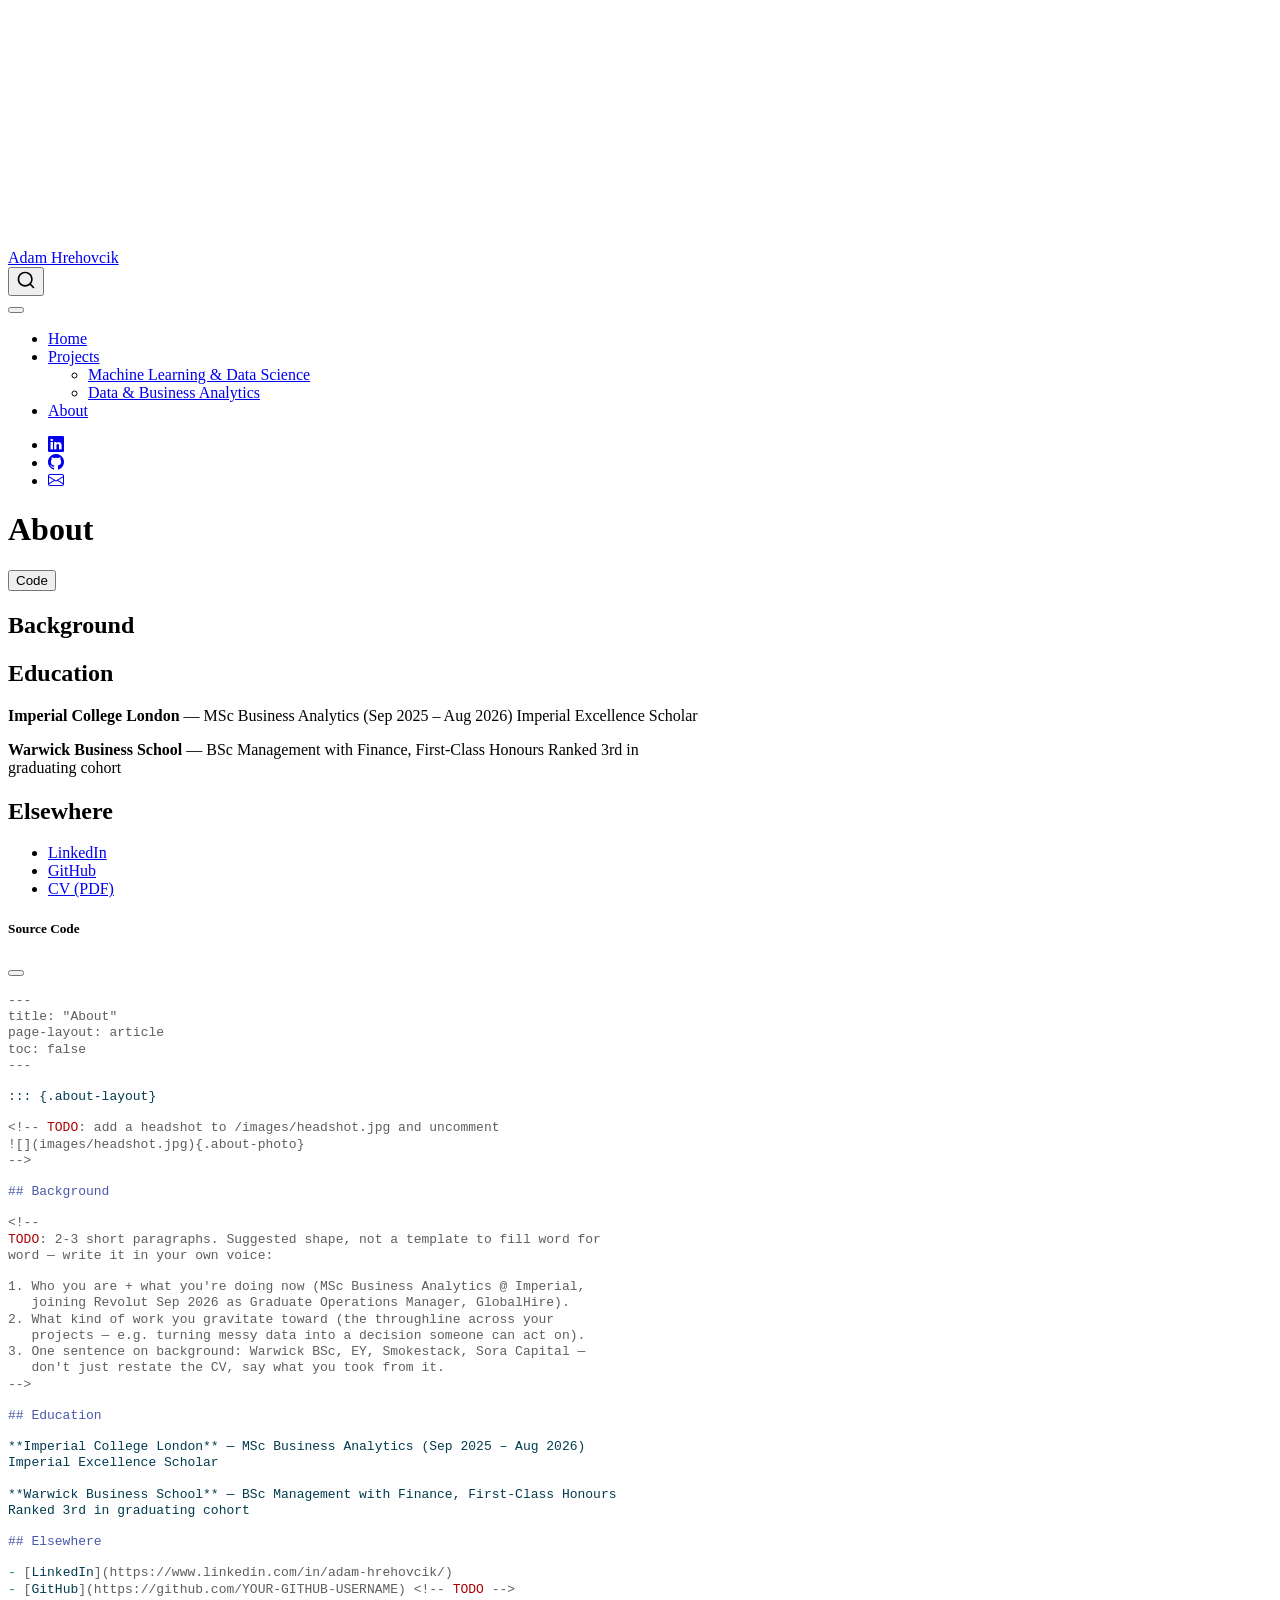
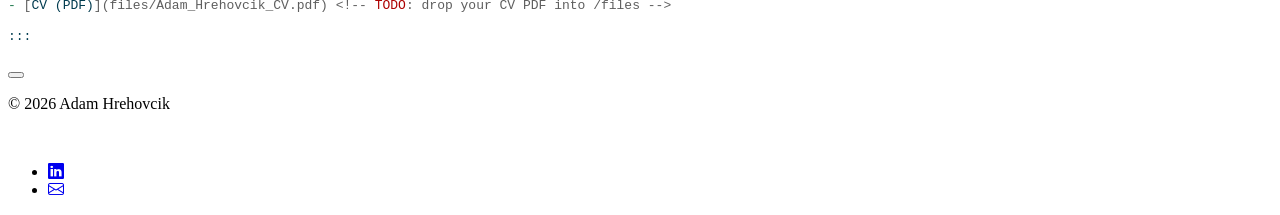
==== docs/about.html @ 9f3f6794 "project commit" ====
<!DOCTYPE html>
<html xmlns="http://www.w3.org/1999/xhtml" lang="en" xml:lang="en"><head>

<meta charset="utf-8">
<meta name="generator" content="quarto-1.10.18">

<meta name="viewport" content="width=device-width, initial-scale=1.0, user-scalable=yes">


<title>About – Adam Hrehovcik</title>
<style>
/* Default styles provided by pandoc.
** See https://pandoc.org/MANUAL.html#variables-for-html for config info.
*/
span.smallcaps{font-variant: small-caps;}
div.columns{display: flex; gap: 1.5em;}
div.column{flex: auto;}
@media screen {
div.columns{gap: min(4vw, 1.5em);}
div.column{overflow-x: auto;}
}
div.hanging-indent{margin-left: 1.5em; text-indent: -1.5em;}
ul.task-list{list-style: none;}
ul.task-list li input[type="checkbox"] {
  width: 0.8em;
  margin: 0 0.8em 0.2em -1em; /* quarto-specific, see https://github.com/quarto-dev/quarto-cli/issues/4556 */ 
  vertical-align: middle;
}
/* CSS for syntax highlighting */
html { -webkit-text-size-adjust: 100%; }
pre > code.sourceCode { white-space: pre; position: relative; }
pre > code.sourceCode > span { display: inline-block; line-height: 1.25; }
pre > code.sourceCode > span:empty { height: 1.2em; }
.sourceCode { overflow: visible; }
code.sourceCode > span { color: inherit; text-decoration: inherit; }
div.sourceCode { margin: 1em 0; }
pre.sourceCode { margin: 0; }
@media screen {
div.sourceCode { overflow: auto; }
}
@media print {
pre > code.sourceCode { white-space: pre-wrap; }
pre > code.sourceCode > span { text-indent: -5em; padding-left: 5em; }
}
pre.numberSource code
  { counter-reset: source-line 0; }
pre.numberSource code > span
  { position: relative; left: -4em; counter-increment: source-line; }
pre.numberSource code > span > a:first-child::before
  { content: counter(source-line);
    position: relative; left: -1em; text-align: right; vertical-align: baseline;
    border: none; display: inline-block;
    -webkit-touch-callout: none; -webkit-user-select: none;
    -khtml-user-select: none; -moz-user-select: none;
    -ms-user-select: none; user-select: none;
    padding: 0 4px; width: 4em;
  }
pre.numberSource { margin-left: 3em;  padding-left: 4px; }
div.sourceCode
  {   }
@media screen {
pre > code.sourceCode > span > a:first-child::before { text-decoration: underline; }
}
</style>


<script src="site_libs/quarto-nav/quarto-nav.js"></script>
<script src="site_libs/quarto-nav/headroom.min.js"></script>
<script src="site_libs/clipboard/clipboard.min.js"></script>
<script src="site_libs/quarto-search/autocomplete.umd.js"></script>
<script src="site_libs/quarto-search/fuse.min.js"></script>
<script src="site_libs/quarto-search/quarto-search.js"></script>
<meta name="quarto:offset" content="./">
<script src="site_libs/quarto-html/quarto.js" type="module"></script>
<script src="site_libs/quarto-html/tabsets/tabsets.js" type="module"></script>
<script src="site_libs/quarto-html/popper.min.js"></script>
<script src="site_libs/quarto-html/tippy.umd.min.js"></script>
<script src="site_libs/quarto-html/anchor.min.js"></script>
<link href="site_libs/quarto-html/tippy.css" rel="stylesheet">
<link href="site_libs/quarto-html/quarto-syntax-highlighting-64a204ab8560d761af7679ceaba22944.css" rel="stylesheet" id="quarto-text-highlighting-styles">
<script src="site_libs/bootstrap/bootstrap.min.js"></script>
<link href="site_libs/bootstrap/bootstrap-icons.css" rel="stylesheet">
<link href="site_libs/bootstrap/bootstrap-b9268bc799fbaeaa4ad04495d18e55d3.min.css" rel="stylesheet" append-hash="true" id="quarto-bootstrap" data-mode="light">
<script id="quarto-search-options" type="application/json">{
  "location": "navbar",
  "copy-button": false,
  "collapse-after": 3,
  "panel-placement": "end",
  "type": "overlay",
  "limit": 50,
  "keyboard-shortcut": [
    "f",
    "/",
    "s"
  ],
  "show-item-context": false,
  "language": {
    "search-no-results-text": "No results",
    "search-matching-documents-text": "matching documents",
    "search-copy-link-title": "Copy link to search",
    "search-hide-matches-text": "Hide additional matches",
    "search-more-match-text": "more match in this document",
    "search-more-matches-text": "more matches in this document",
    "search-clear-button-title": "Clear",
    "search-text-placeholder": "",
    "search-detached-cancel-button-title": "Cancel",
    "search-submit-button-title": "Submit",
    "search-label": "Search"
  }
}</script>


<link rel="stylesheet" href="styles.css">
</head>

<body class="nav-fixed fullcontent quarto-light">

<div id="quarto-search-results"></div>
  <header id="quarto-header" class="headroom fixed-top">
    <nav class="navbar navbar-expand-lg " data-bs-theme="dark">
      <div class="navbar-container container-fluid">
      <div class="navbar-brand-container mx-auto">
    <a class="navbar-brand" href="./index.html">
    <span class="navbar-title">Adam Hrehovcik</span>
    </a>
  </div>
            <div id="quarto-search" class="" title="Search"></div>
          <button class="navbar-toggler" type="button" data-bs-toggle="collapse" data-bs-target="#navbarCollapse" aria-controls="navbarCollapse" role="menu" aria-expanded="false" aria-label="Toggle navigation" onclick="if (window.quartoToggleHeadroom) { window.quartoToggleHeadroom(); }">
  <span class="navbar-toggler-icon"></span>
</button>
          <div class="collapse navbar-collapse" id="navbarCollapse">
            <ul class="navbar-nav navbar-nav-scroll me-auto">
  <li class="nav-item">
    <a class="nav-link" href="./index.html"> 
<span class="menu-text">Home</span></a>
  </li>  
  <li class="nav-item dropdown ">
    <a class="nav-link dropdown-toggle" href="#" id="nav-menu-projects" role="link" data-bs-toggle="dropdown" aria-expanded="false">
 <span class="menu-text">Projects</span>
    </a>
    <ul class="dropdown-menu" aria-labelledby="nav-menu-projects">    
        <li>
    <a class="dropdown-item" href="./machine-learning.html">
 <span class="dropdown-text">Machine Learning &amp; Data Science</span></a>
  </li>  
        <li>
    <a class="dropdown-item" href="./business-analytics.html">
 <span class="dropdown-text">Data &amp; Business Analytics</span></a>
  </li>  
    </ul>
  </li>
  <li class="nav-item">
    <a class="nav-link active" href="./about.html" aria-current="page"> 
<span class="menu-text">About</span></a>
  </li>  
</ul>
            <ul class="navbar-nav navbar-nav-scroll ms-auto">
  <li class="nav-item compact">
    <a class="nav-link" href="https://www.linkedin.com/in/adam-hrehovcik/"> <i class="bi bi-linkedin" role="img" aria-label="LinkedIn">
</i> 
<span class="menu-text"></span></a>
  </li>  
  <li class="nav-item compact">
    <a class="nav-link" href="https://github.com/YOUR-GITHUB-USERNAME"> <i class="bi bi-github" role="img" aria-label="GitHub">
</i> 
<span class="menu-text"></span></a>
  </li>  
  <li class="nav-item compact">
    <a class="nav-link" href="mailto:adam.hrehovcik@gmail.com"> <i class="bi bi-envelope" role="img" aria-label="Email">
</i> 
<span class="menu-text"></span></a>
  </li>  
</ul>
          </div> <!-- /navcollapse -->
            <div class="quarto-navbar-tools">
</div>
      </div> <!-- /container-fluid -->
    </nav>
</header>
<!-- content -->
<div id="quarto-content" class="quarto-container page-columns page-rows-contents page-layout-article page-navbar">
<!-- sidebar -->
<!-- margin-sidebar -->
    
<!-- main -->
<main class="content" id="quarto-document-content">

<header id="title-block-header" class="quarto-title-block default">
<div class="quarto-title">
<div class="quarto-title-block"><div><h1 class="title">About</h1><button type="button" class="btn code-tools-button" id="quarto-code-tools-source"><i class="bi"></i> Code</button></div></div>
</div>



<div class="quarto-title-meta">

    
  
    
  </div>
  


</header>


<div class="about-layout">
<!-- TODO: add a headshot to /images/headshot.jpg and uncomment
![](images/headshot.jpg){.about-photo}
-->
<section id="background" class="level2">
<h2 class="anchored" data-anchor-id="background">Background</h2>
<!--
TODO: 2-3 short paragraphs. Suggested shape, not a template to fill word for
word — write it in your own voice:

1. Who you are + what you're doing now (MSc Business Analytics @ Imperial,
   joining Revolut Sep 2026 as Graduate Operations Manager, GlobalHire).
2. What kind of work you gravitate toward (the throughline across your
   projects — e.g. turning messy data into a decision someone can act on).
3. One sentence on background: Warwick BSc, EY, Smokestack, Sora Capital —
   don't just restate the CV, say what you took from it.
-->
</section>
<section id="education" class="level2">
<h2 class="anchored" data-anchor-id="education">Education</h2>
<p><strong>Imperial College London</strong> — MSc Business Analytics (Sep 2025 – Aug 2026) Imperial Excellence Scholar</p>
<p><strong>Warwick Business School</strong> — BSc Management with Finance, First-Class Honours Ranked 3rd in graduating cohort</p>
</section>
<section id="elsewhere" class="level2">
<h2 class="anchored" data-anchor-id="elsewhere">Elsewhere</h2>
<ul>
<li><a href="https://www.linkedin.com/in/adam-hrehovcik/">LinkedIn</a></li>
<li><a href="https://github.com/YOUR-GITHUB-USERNAME">GitHub</a> <!-- TODO --></li>
<li><a href="files/Adam_Hrehovcik_CV.pdf">CV (PDF)</a> <!-- TODO: drop your CV PDF into /files --></li>
</ul>
</section>
</div>


<!-- -->


</main> <!-- /main -->
<script id="quarto-html-after-body" type="application/javascript">
  window.document.addEventListener("DOMContentLoaded", function (event) {
    const icon = "";
    const anchorJS = new window.AnchorJS();
    anchorJS.options = {
      placement: 'right',
      icon: icon
    };
    anchorJS.add('.anchored');
    const isCodeAnnotation = (el) => {
      for (const clz of el.classList) {
        if (clz.startsWith('code-annotation-')) {                     
          return true;
        }
      }
      return false;
    }
    const onCopySuccess = function(e) {
      // button target
      const button = e.trigger;
      // don't keep focus
      button.blur();
      // flash "checked"
      button.classList.add('code-copy-button-checked');
      var currentTitle = button.getAttribute("title");
      button.setAttribute("title", "Copied!");
      let tooltip;
      if (window.bootstrap) {
        button.setAttribute("data-bs-toggle", "tooltip");
        button.setAttribute("data-bs-placement", "left");
        button.setAttribute("data-bs-title", "Copied!");
        tooltip = new bootstrap.Tooltip(button, 
          { trigger: "manual", 
            customClass: "code-copy-button-tooltip",
            offset: [0, -8]});
        tooltip.show();    
      }
      setTimeout(function() {
        if (tooltip) {
          tooltip.hide();
          button.removeAttribute("data-bs-title");
          button.removeAttribute("data-bs-toggle");
          button.removeAttribute("data-bs-placement");
        }
        button.setAttribute("title", currentTitle);
        button.classList.remove('code-copy-button-checked');
      }, 1000);
      // clear code selection
      e.clearSelection();
    }
    const getTextToCopy = function(trigger) {
      const outerScaffold = trigger.parentElement.cloneNode(true);
      const codeEl = outerScaffold.querySelector('code');
      for (const childEl of codeEl.children) {
        if (isCodeAnnotation(childEl)) {
          childEl.remove();
        }
      }
      return codeEl.innerText;
    }
    const clipboard = new window.ClipboardJS('.code-copy-button:not([data-in-quarto-modal])', {
      text: getTextToCopy
    });
    clipboard.on('success', onCopySuccess);
    if (window.document.getElementById('quarto-embedded-source-code-modal')) {
      const clipboardModal = new window.ClipboardJS('.code-copy-button[data-in-quarto-modal]', {
        text: getTextToCopy,
        container: window.document.getElementById('quarto-embedded-source-code-modal')
      });
      clipboardModal.on('success', onCopySuccess);
    }
    const viewSource = window.document.getElementById('quarto-view-source') ||
                       window.document.getElementById('quarto-code-tools-source');
    if (viewSource) {
      const sourceUrl = viewSource.getAttribute("data-quarto-source-url");
      viewSource.addEventListener("click", function(e) {
        if (sourceUrl) {
          // rstudio viewer pane
          if (/\bcapabilities=\b/.test(window.location)) {
            window.open(sourceUrl);
          } else {
            window.location.href = sourceUrl;
          }
        } else {
          const modal = new bootstrap.Modal(document.getElementById('quarto-embedded-source-code-modal'));
          modal.show();
        }
        return false;
      });
    }
    function toggleCodeHandler(show) {
      return function(e) {
        const cellDetails = window.document.querySelectorAll(".cell details.code-fold");
        for (let i=0; i<cellDetails.length; i++) {
          const details = cellDetails[i];
          if (show) {
            details.open = true;
          } else {
            details.removeAttribute("open");
          }
        }
        const cellCodeDivs = window.document.querySelectorAll(".cell div.sourceCode.cell-code");
        const fromCls = show ? "hidden" : "unhidden";
        const toCls = show ? "unhidden" : "hidden";
        for (let i=0; i<cellCodeDivs.length; i++) {
          const codeDiv = cellCodeDivs[i];
          if (codeDiv.classList.contains(fromCls)) {
            codeDiv.classList.remove(fromCls);
            codeDiv.classList.add(toCls);
          } 
        }
        return false;
      }
    }
    const hideAllCode = window.document.getElementById("quarto-hide-all-code");
    if (hideAllCode) {
      hideAllCode.addEventListener("click", toggleCodeHandler(false));
    }
    const showAllCode = window.document.getElementById("quarto-show-all-code");
    if (showAllCode) {
      showAllCode.addEventListener("click", toggleCodeHandler(true));
    }
      var localhostRegex = new RegExp(/^(?:http|https):\/\/localhost\:?[0-9]*\//);
      var mailtoRegex = new RegExp(/^mailto:/);
        var filterRegex = new RegExp("https:\/\/adamhrehovcik\.github\.io");
      var isInternal = (href) => {
          return filterRegex.test(href) || localhostRegex.test(href) || mailtoRegex.test(href);
      }
      // Inspect non-navigation links and adorn them if external
     var links = window.document.querySelectorAll('a[href]:not(.nav-link):not(.navbar-brand):not(.toc-action):not(.sidebar-link):not(.sidebar-item-toggle):not(.pagination-link):not(.no-external):not([aria-hidden]):not(.dropdown-item):not(.quarto-navigation-tool):not(.about-link)');
      for (var i=0; i<links.length; i++) {
        const link = links[i];
        if (!isInternal(link.href)) {
          // undo the damage that might have been done by quarto-nav.js in the case of
          // links that we want to consider external
          if (link.dataset.originalHref !== undefined) {
            link.href = link.dataset.originalHref;
          }
        }
      }
    function tippyHover(el, contentFn, onTriggerFn, onUntriggerFn) {
      const config = {
        allowHTML: true,
        maxWidth: 500,
        delay: 100,
        arrow: false,
        appendTo: function(el) {
            return el.parentElement;
        },
        interactive: true,
        interactiveBorder: 10,
        theme: 'quarto',
        placement: 'bottom-start',
      };
      if (contentFn) {
        config.content = contentFn;
      }
      if (onTriggerFn) {
        config.onTrigger = onTriggerFn;
      }
      if (onUntriggerFn) {
        config.onUntrigger = onUntriggerFn;
      }
      window.tippy(el, config); 
    }
    const noterefs = window.document.querySelectorAll('a[role="doc-noteref"]');
    for (var i=0; i<noterefs.length; i++) {
      const ref = noterefs[i];
      tippyHover(ref, function() {
        // use id or data attribute instead here
        let href = ref.getAttribute('data-footnote-href') || ref.getAttribute('href');
        try { href = new URL(href).hash; } catch {}
        const id = href.replace(/^#\/?/, "");
        const note = window.document.getElementById(id);
        if (note) {
          return note.innerHTML;
        } else {
          return "";
        }
      });
    }
    const xrefs = window.document.querySelectorAll('a.quarto-xref');
    const processXRef = (id, note) => {
      // Strip column container classes
      const stripColumnClz = (el) => {
        el.classList.remove("page-full", "page-columns");
        if (el.children) {
          for (const child of el.children) {
            stripColumnClz(child);
          }
        }
      }
      stripColumnClz(note)
      if (id === null || id.startsWith('sec-')) {
        // Special case sections, only their first couple elements
        const container = document.createElement("div");
        if (note.children && note.children.length > 2) {
          container.appendChild(note.children[0].cloneNode(true));
          for (let i = 1; i < note.children.length; i++) {
            const child = note.children[i];
            if (child.tagName === "P" && child.innerText === "") {
              continue;
            } else {
              container.appendChild(child.cloneNode(true));
              break;
            }
          }
          if (window.Quarto?.typesetMath) {
            window.Quarto.typesetMath(container);
          }
          return container.innerHTML
        } else {
          if (window.Quarto?.typesetMath) {
            window.Quarto.typesetMath(note);
          }
          return note.innerHTML;
        }
      } else {
        // Remove any anchor links if they are present
        const anchorLink = note.querySelector('a.anchorjs-link');
        if (anchorLink) {
          anchorLink.remove();
        }
        if (window.Quarto?.typesetMath) {
          window.Quarto.typesetMath(note);
        }
        if (note.classList.contains("callout")) {
          return note.outerHTML;
        } else {
          return note.innerHTML;
        }
      }
    }
    for (var i=0; i<xrefs.length; i++) {
      const xref = xrefs[i];
      tippyHover(xref, undefined, function(instance) {
        instance.disable();
        let url = xref.getAttribute('href');
        let hash = undefined; 
        if (url.startsWith('#')) {
          hash = url;
        } else {
          try { hash = new URL(url).hash; } catch {}
        }
        if (hash) {
          const id = hash.replace(/^#\/?/, "");
          const note = window.document.getElementById(id);
          if (note !== null) {
            try {
              const html = processXRef(id, note.cloneNode(true));
              instance.setContent(html);
            } finally {
              instance.enable();
              instance.show();
            }
          } else {
            // See if we can fetch this
            fetch(url.split('#')[0])
            .then(res => res.text())
            .then(html => {
              const parser = new DOMParser();
              const htmlDoc = parser.parseFromString(html, "text/html");
              const note = htmlDoc.getElementById(id);
              if (note !== null) {
                const html = processXRef(id, note);
                instance.setContent(html);
              } 
            }).finally(() => {
              instance.enable();
              instance.show();
            });
          }
        } else {
          // See if we can fetch a full url (with no hash to target)
          // This is a special case and we should probably do some content thinning / targeting
          fetch(url)
          .then(res => res.text())
          .then(html => {
            const parser = new DOMParser();
            const htmlDoc = parser.parseFromString(html, "text/html");
            const note = htmlDoc.querySelector('main.content');
            if (note !== null) {
              // This should only happen for chapter cross references
              // (since there is no id in the URL)
              // remove the first header
              if (note.children.length > 0 && note.children[0].tagName === "HEADER") {
                note.children[0].remove();
              }
              const html = processXRef(null, note);
              instance.setContent(html);
            } 
          }).finally(() => {
            instance.enable();
            instance.show();
          });
        }
      }, function(instance) {
      });
    }
        let selectedAnnoteEl;
        const selectorForAnnotation = ( cell, annotation) => {
          let cellAttr = 'data-code-cell="' + cell + '"';
          let lineAttr = 'data-code-annotation="' +  annotation + '"';
          const selector = 'span[' + cellAttr + '][' + lineAttr + ']';
          return selector;
        }
        const selectCodeLines = (annoteEl) => {
          const doc = window.document;
          const targetCell = annoteEl.getAttribute("data-target-cell");
          const targetAnnotation = annoteEl.getAttribute("data-target-annotation");
          const annoteSpan = window.document.querySelector(selectorForAnnotation(targetCell, targetAnnotation));
          const lines = annoteSpan.getAttribute("data-code-lines").split(",");
          const lineIds = lines.map((line) => {
            return targetCell + "-" + line;
          })
          let top = null;
          let height = null;
          let parent = null;
          if (lineIds.length > 0) {
              //compute the position of the single el (top and bottom and make a div)
              const el = window.document.getElementById(lineIds[0]);
              top = el.offsetTop;
              height = el.offsetHeight;
              parent = el.parentElement.parentElement;
            if (lineIds.length > 1) {
              const lastEl = window.document.getElementById(lineIds[lineIds.length - 1]);
              const bottom = lastEl.offsetTop + lastEl.offsetHeight;
              height = bottom - top;
            }
            if (top !== null && height !== null && parent !== null) {
              // cook up a div (if necessary) and position it 
              let div = window.document.getElementById("code-annotation-line-highlight");
              if (div === null) {
                div = window.document.createElement("div");
                div.setAttribute("id", "code-annotation-line-highlight");
                div.style.position = 'absolute';
                parent.appendChild(div);
              }
              div.style.top = top - 2 + "px";
              div.style.height = height + 4 + "px";
              div.style.left = 0;
              let gutterDiv = window.document.getElementById("code-annotation-line-highlight-gutter");
              if (gutterDiv === null) {
                gutterDiv = window.document.createElement("div");
                gutterDiv.setAttribute("id", "code-annotation-line-highlight-gutter");
                gutterDiv.style.position = 'absolute';
                const codeCell = window.document.getElementById(targetCell);
                const gutter = codeCell.querySelector('.code-annotation-gutter');
                gutter.appendChild(gutterDiv);
              }
              gutterDiv.style.top = top - 2 + "px";
              gutterDiv.style.height = height + 4 + "px";
            }
            selectedAnnoteEl = annoteEl;
          }
        };
        const unselectCodeLines = () => {
          const elementsIds = ["code-annotation-line-highlight", "code-annotation-line-highlight-gutter"];
          elementsIds.forEach((elId) => {
            const div = window.document.getElementById(elId);
            if (div) {
              div.remove();
            }
          });
          selectedAnnoteEl = undefined;
        };
          // Handle positioning of the toggle
      window.addEventListener(
        "resize",
        throttle(() => {
          elRect = undefined;
          if (selectedAnnoteEl) {
            selectCodeLines(selectedAnnoteEl);
          }
        }, 10)
      );
      function throttle(fn, ms) {
      let throttle = false;
      let timer;
        return (...args) => {
          if(!throttle) { // first call gets through
              fn.apply(this, args);
              throttle = true;
          } else { // all the others get throttled
              if(timer) clearTimeout(timer); // cancel #2
              timer = setTimeout(() => {
                fn.apply(this, args);
                timer = throttle = false;
              }, ms);
          }
        };
      }
        // Attach click handler to the DT
        const annoteDls = window.document.querySelectorAll('dt[data-target-cell]');
        for (const annoteDlNode of annoteDls) {
          annoteDlNode.addEventListener('click', (event) => {
            const clickedEl = event.target;
            if (clickedEl !== selectedAnnoteEl) {
              unselectCodeLines();
              const activeEl = window.document.querySelector('dt[data-target-cell].code-annotation-active');
              if (activeEl) {
                activeEl.classList.remove('code-annotation-active');
              }
              selectCodeLines(clickedEl);
              clickedEl.classList.add('code-annotation-active');
            } else {
              // Unselect the line
              unselectCodeLines();
              clickedEl.classList.remove('code-annotation-active');
            }
          });
        }
    const findCites = (el) => {
      const parentEl = el.parentElement;
      if (parentEl) {
        const cites = parentEl.dataset.cites;
        if (cites) {
          return {
            el,
            cites: cites.split(' ')
          };
        } else {
          return findCites(el.parentElement)
        }
      } else {
        return undefined;
      }
    };
    var bibliorefs = window.document.querySelectorAll('a[role="doc-biblioref"]');
    for (var i=0; i<bibliorefs.length; i++) {
      const ref = bibliorefs[i];
      const citeInfo = findCites(ref);
      if (citeInfo) {
        tippyHover(citeInfo.el, function() {
          var popup = window.document.createElement('div');
          citeInfo.cites.forEach(function(cite) {
            var citeDiv = window.document.createElement('div');
            citeDiv.classList.add('hanging-indent');
            citeDiv.classList.add('csl-entry');
            var biblioDiv = window.document.getElementById('ref-' + cite);
            if (biblioDiv) {
              citeDiv.innerHTML = biblioDiv.innerHTML;
            }
            popup.appendChild(citeDiv);
          });
          return popup.innerHTML;
        });
      }
    }
  });
  </script><div class="modal fade" id="quarto-embedded-source-code-modal" tabindex="-1" aria-labelledby="quarto-embedded-source-code-modal-label" aria-hidden="true"><div class="modal-dialog modal-dialog-scrollable"><div class="modal-content"><div class="modal-header"><h5 class="modal-title" id="quarto-embedded-source-code-modal-label">Source Code</h5><button class="btn-close" data-bs-dismiss="modal"></button></div><div class="modal-body"><div class="">
<div class="code-copy-outer-scaffold"><div class="sourceCode" id="cb1" data-shortcodes="false"><pre class="sourceCode markdown code-with-copy"><code class="sourceCode markdown"><span id="cb1-1"><a href="#cb1-1" aria-hidden="true" tabindex="-1"></a><span class="co">---</span></span>
<span id="cb1-2"><a href="#cb1-2" aria-hidden="true" tabindex="-1"></a><span class="an">title:</span><span class="co"> "About"</span></span>
<span id="cb1-3"><a href="#cb1-3" aria-hidden="true" tabindex="-1"></a><span class="an">page-layout:</span><span class="co"> article</span></span>
<span id="cb1-4"><a href="#cb1-4" aria-hidden="true" tabindex="-1"></a><span class="an">toc:</span><span class="co"> false</span></span>
<span id="cb1-5"><a href="#cb1-5" aria-hidden="true" tabindex="-1"></a><span class="co">---</span></span>
<span id="cb1-6"><a href="#cb1-6" aria-hidden="true" tabindex="-1"></a></span>
<span id="cb1-7"><a href="#cb1-7" aria-hidden="true" tabindex="-1"></a>::: {.about-layout}</span>
<span id="cb1-8"><a href="#cb1-8" aria-hidden="true" tabindex="-1"></a></span>
<span id="cb1-9"><a href="#cb1-9" aria-hidden="true" tabindex="-1"></a><span class="co">&lt;!-- </span><span class="al">TODO</span><span class="co">: add a headshot to /images/headshot.jpg and uncomment</span></span>
<span id="cb1-10"><a href="#cb1-10" aria-hidden="true" tabindex="-1"></a><span class="co">![](images/headshot.jpg){.about-photo}</span></span>
<span id="cb1-11"><a href="#cb1-11" aria-hidden="true" tabindex="-1"></a><span class="co">--&gt;</span></span>
<span id="cb1-12"><a href="#cb1-12" aria-hidden="true" tabindex="-1"></a></span>
<span id="cb1-13"><a href="#cb1-13" aria-hidden="true" tabindex="-1"></a><span class="fu">## Background</span></span>
<span id="cb1-14"><a href="#cb1-14" aria-hidden="true" tabindex="-1"></a></span>
<span id="cb1-15"><a href="#cb1-15" aria-hidden="true" tabindex="-1"></a><span class="co">&lt;!--</span></span>
<span id="cb1-16"><a href="#cb1-16" aria-hidden="true" tabindex="-1"></a><span class="al">TODO</span><span class="co">: 2-3 short paragraphs. Suggested shape, not a template to fill word for</span></span>
<span id="cb1-17"><a href="#cb1-17" aria-hidden="true" tabindex="-1"></a><span class="co">word — write it in your own voice:</span></span>
<span id="cb1-18"><a href="#cb1-18" aria-hidden="true" tabindex="-1"></a></span>
<span id="cb1-19"><a href="#cb1-19" aria-hidden="true" tabindex="-1"></a><span class="co">1. Who you are + what you're doing now (MSc Business Analytics @ Imperial,</span></span>
<span id="cb1-20"><a href="#cb1-20" aria-hidden="true" tabindex="-1"></a><span class="co">   joining Revolut Sep 2026 as Graduate Operations Manager, GlobalHire).</span></span>
<span id="cb1-21"><a href="#cb1-21" aria-hidden="true" tabindex="-1"></a><span class="co">2. What kind of work you gravitate toward (the throughline across your</span></span>
<span id="cb1-22"><a href="#cb1-22" aria-hidden="true" tabindex="-1"></a><span class="co">   projects — e.g. turning messy data into a decision someone can act on).</span></span>
<span id="cb1-23"><a href="#cb1-23" aria-hidden="true" tabindex="-1"></a><span class="co">3. One sentence on background: Warwick BSc, EY, Smokestack, Sora Capital —</span></span>
<span id="cb1-24"><a href="#cb1-24" aria-hidden="true" tabindex="-1"></a><span class="co">   don't just restate the CV, say what you took from it.</span></span>
<span id="cb1-25"><a href="#cb1-25" aria-hidden="true" tabindex="-1"></a><span class="co">--&gt;</span></span>
<span id="cb1-26"><a href="#cb1-26" aria-hidden="true" tabindex="-1"></a></span>
<span id="cb1-27"><a href="#cb1-27" aria-hidden="true" tabindex="-1"></a><span class="fu">## Education</span></span>
<span id="cb1-28"><a href="#cb1-28" aria-hidden="true" tabindex="-1"></a></span>
<span id="cb1-29"><a href="#cb1-29" aria-hidden="true" tabindex="-1"></a>**Imperial College London** — MSc Business Analytics (Sep 2025 – Aug 2026)</span>
<span id="cb1-30"><a href="#cb1-30" aria-hidden="true" tabindex="-1"></a>Imperial Excellence Scholar</span>
<span id="cb1-31"><a href="#cb1-31" aria-hidden="true" tabindex="-1"></a></span>
<span id="cb1-32"><a href="#cb1-32" aria-hidden="true" tabindex="-1"></a>**Warwick Business School** — BSc Management with Finance, First-Class Honours</span>
<span id="cb1-33"><a href="#cb1-33" aria-hidden="true" tabindex="-1"></a>Ranked 3rd in graduating cohort</span>
<span id="cb1-34"><a href="#cb1-34" aria-hidden="true" tabindex="-1"></a></span>
<span id="cb1-35"><a href="#cb1-35" aria-hidden="true" tabindex="-1"></a><span class="fu">## Elsewhere</span></span>
<span id="cb1-36"><a href="#cb1-36" aria-hidden="true" tabindex="-1"></a></span>
<span id="cb1-37"><a href="#cb1-37" aria-hidden="true" tabindex="-1"></a><span class="ss">- </span><span class="co">[</span><span class="ot">LinkedIn</span><span class="co">](https://www.linkedin.com/in/adam-hrehovcik/)</span></span>
<span id="cb1-38"><a href="#cb1-38" aria-hidden="true" tabindex="-1"></a><span class="ss">- </span><span class="co">[</span><span class="ot">GitHub</span><span class="co">](https://github.com/YOUR-GITHUB-USERNAME)</span> <span class="co">&lt;!-- </span><span class="al">TODO</span><span class="co"> --&gt;</span></span>
<span id="cb1-39"><a href="#cb1-39" aria-hidden="true" tabindex="-1"></a><span class="ss">- </span><span class="co">[</span><span class="ot">CV (PDF)</span><span class="co">](files/Adam_Hrehovcik_CV.pdf)</span> <span class="co">&lt;!-- </span><span class="al">TODO</span><span class="co">: drop your CV PDF into /files --&gt;</span></span>
<span id="cb1-40"><a href="#cb1-40" aria-hidden="true" tabindex="-1"></a></span>
<span id="cb1-41"><a href="#cb1-41" aria-hidden="true" tabindex="-1"></a>:::</span></code></pre></div><button title="Copy to Clipboard" class="code-copy-button" data-in-quarto-modal=""><i class="bi"></i></button></div>
</div></div></div></div></div>
</div> <!-- /content -->
<footer class="footer">
  <div class="nav-footer">
    <div class="nav-footer-left">
<p>© 2026 Adam Hrehovcik</p>
</div>   
    <div class="nav-footer-center">
      &nbsp;
    </div>
    <div class="nav-footer-right">
      <ul class="footer-items list-unstyled">
    <li class="nav-item compact">
    <a class="nav-link" href="https://www.linkedin.com/in/adam-hrehovcik/">
      <i class="bi bi-linkedin" role="img">
</i> 
    </a>
  </li>  
    <li class="nav-item compact">
    <a class="nav-link" href="mailto:adam.hrehovcik@gmail.com">
      <i class="bi bi-envelope" role="img">
</i> 
    </a>
  </li>  
</ul>
    </div>
  </div>
</footer>




</body></html>
---- docs/site_libs/quarto-html/tippy.css ----
.tippy-box[data-animation=fade][data-state=hidden]{opacity:0}[data-tippy-root]{max-width:calc(100vw - 10px)}.tippy-box{position:relative;background-color:#333;color:#fff;border-radius:4px;font-size:14px;line-height:1.4;white-space:normal;outline:0;transition-property:transform,visibility,opacity}.tippy-box[data-placement^=top]>.tippy-arrow{bottom:0}.tippy-box[data-placement^=top]>.tippy-arrow:before{bottom:-7px;left:0;border-width:8px 8px 0;border-top-color:initial;transform-origin:center top}.tippy-box[data-placement^=bottom]>.tippy-arrow{top:0}.tippy-box[data-placement^=bottom]>.tippy-arrow:before{top:-7px;left:0;border-width:0 8px 8px;border-bottom-color:initial;transform-origin:center bottom}.tippy-box[data-placement^=left]>.tippy-arrow{right:0}.tippy-box[data-placement^=left]>.tippy-arrow:before{border-width:8px 0 8px 8px;border-left-color:initial;right:-7px;transform-origin:center left}.tippy-box[data-placement^=right]>.tippy-arrow{left:0}.tippy-box[data-placement^=right]>.tippy-arrow:before{left:-7px;border-width:8px 8px 8px 0;border-right-color:initial;transform-origin:center right}.tippy-box[data-inertia][data-state=visible]{transition-timing-function:cubic-bezier(.54,1.5,.38,1.11)}.tippy-arrow{width:16px;height:16px;color:#333}.tippy-arrow:before{content:"";position:absolute;border-color:transparent;border-style:solid}.tippy-content{position:relative;padding:5px 9px;z-index:1}
---- docs/site_libs/quarto-html/quarto-syntax-highlighting-64a204ab8560d761af7679ceaba22944.css ----
/* quarto syntax highlight colors */
:root {
  --quarto-hl-ot-color: #003B4F;
  --quarto-hl-at-color: #657422;
  --quarto-hl-ss-color: #20794D;
  --quarto-hl-an-color: #5E5E5E;
  --quarto-hl-fu-color: #4758AB;
  --quarto-hl-st-color: #20794D;
  --quarto-hl-cf-color: #003B4F;
  --quarto-hl-op-color: #5E5E5E;
  --quarto-hl-er-color: #AD0000;
  --quarto-hl-bn-color: #AD0000;
  --quarto-hl-al-color: #AD0000;
  --quarto-hl-va-color: #111111;
  --quarto-hl-bu-color: inherit;
  --quarto-hl-ex-color: inherit;
  --quarto-hl-pp-color: #AD0000;
  --quarto-hl-in-color: #5E5E5E;
  --quarto-hl-vs-color: #20794D;
  --quarto-hl-wa-color: #5E5E5E;
  --quarto-hl-do-color: #5E5E5E;
  --quarto-hl-im-color: #00769E;
  --quarto-hl-ch-color: #20794D;
  --quarto-hl-dt-color: #AD0000;
  --quarto-hl-fl-color: #AD0000;
  --quarto-hl-co-color: #5E5E5E;
  --quarto-hl-cv-color: #5E5E5E;
  --quarto-hl-cn-color: #8f5902;
  --quarto-hl-sc-color: #5E5E5E;
  --quarto-hl-dv-color: #AD0000;
  --quarto-hl-kw-color: #003B4F;
}

/* other quarto variables */
:root {
  --quarto-font-monospace: SFMono-Regular, Menlo, Monaco, Consolas, "Liberation Mono", "Courier New", monospace;
}

/* syntax highlight based on Pandoc's rules */
pre > code.sourceCode > span {
  color: #003B4F;
}

code.sourceCode > span {
  color: #003B4F;
}

div.sourceCode,
div.sourceCode pre.sourceCode {
  color: #003B4F;
}

/* Normal */
code span {
  color: #003B4F;
}

/* Alert */
code span.al {
  color: #AD0000;
  font-style: inherit;
}

/* Annotation */
code span.an {
  color: #5E5E5E;
  font-style: inherit;
}

/* Attribute */
code span.at {
  color: #657422;
  font-style: inherit;
}

/* BaseN */
code span.bn {
  color: #AD0000;
  font-style: inherit;
}

/* BuiltIn */
code span.bu {
  font-style: inherit;
}

/* ControlFlow */
code span.cf {
  color: #003B4F;
  font-weight: bold;
  font-style: inherit;
}

/* Char */
code span.ch {
  color: #20794D;
  font-style: inherit;
}

/* Constant */
code span.cn {
  color: #8f5902;
  font-style: inherit;
}

/* Comment */
code span.co {
  color: #5E5E5E;
  font-style: inherit;
}

/* CommentVar */
code span.cv {
  color: #5E5E5E;
  font-style: italic;
}

/* Documentation */
code span.do {
  color: #5E5E5E;
  font-style: italic;
}

/* DataType */
code span.dt {
  color: #AD0000;
  font-style: inherit;
}

/* DecVal */
code span.dv {
  color: #AD0000;
  font-style: inherit;
}

/* Error */
code span.er {
  color: #AD0000;
  font-style: inherit;
}

/* Extension */
code span.ex {
  font-style: inherit;
}

/* Float */
code span.fl {
  color: #AD0000;
  font-style: inherit;
}

/* Function */
code span.fu {
  color: #4758AB;
  font-style: inherit;
}

/* Import */
code span.im {
  color: #00769E;
  font-style: inherit;
}

/* Information */
code span.in {
  color: #5E5E5E;
  font-style: inherit;
}

/* Keyword */
code span.kw {
  color: #003B4F;
  font-weight: bold;
  font-style: inherit;
}

/* Operator */
code span.op {
  color: #5E5E5E;
  font-style: inherit;
}

/* Other */
code span.ot {
  color: #003B4F;
  font-style: inherit;
}

/* Preprocessor */
code span.pp {
  color: #AD0000;
  font-style: inherit;
}

/* SpecialChar */
code span.sc {
  color: #5E5E5E;
  font-style: inherit;
}

/* SpecialString */
code span.ss {
  color: #20794D;
  font-style: inherit;
}

/* String */
code span.st {
  color: #20794D;
  font-style: inherit;
}

/* Variable */
code span.va {
  color: #111111;
  font-style: inherit;
}

/* VerbatimString */
code span.vs {
  color: #20794D;
  font-style: inherit;
}

/* Warning */
code span.wa {
  color: #5E5E5E;
  font-style: italic;
}

.prevent-inlining {
  content: "</";
}

/*# sourceMappingURL=9d8d5bb603a83b8298b89080a598c93b.css.map */
---- docs/styles.css ----
/* Minimal custom styling on top of the Cosmo theme.
   Delete anything you don't want — this is intentionally light-touch. */

.hero {
  padding: 3rem 0 2rem 0;
}

.hero h1 {
  font-size: 2.4rem;
  margin-bottom: 0.25rem;
}

.hero-buttons {
  margin-top: 1.5rem;
  display: flex;
  gap: 0.75rem;
  flex-wrap: wrap;
}

.btn-hero {
  display: inline-block;
  padding: 0.5rem 1.1rem;
  border-radius: 6px;
  text-decoration: none !important;
  font-weight: 500;
  background-color: #2c3e50;
  color: #fff !important;
}

.btn-hero-outline {
  background-color: transparent;
  color: #2c3e50 !important;
  border: 1px solid #2c3e50;
}

.about-layout {
  max-width: 700px;
}

.about-photo {
  width: 160px;
  border-radius: 50%;
  margin-bottom: 1rem;
}

/* Project listing cards */
.quarto-grid-item .card-title {
  font-weight: 600;
}
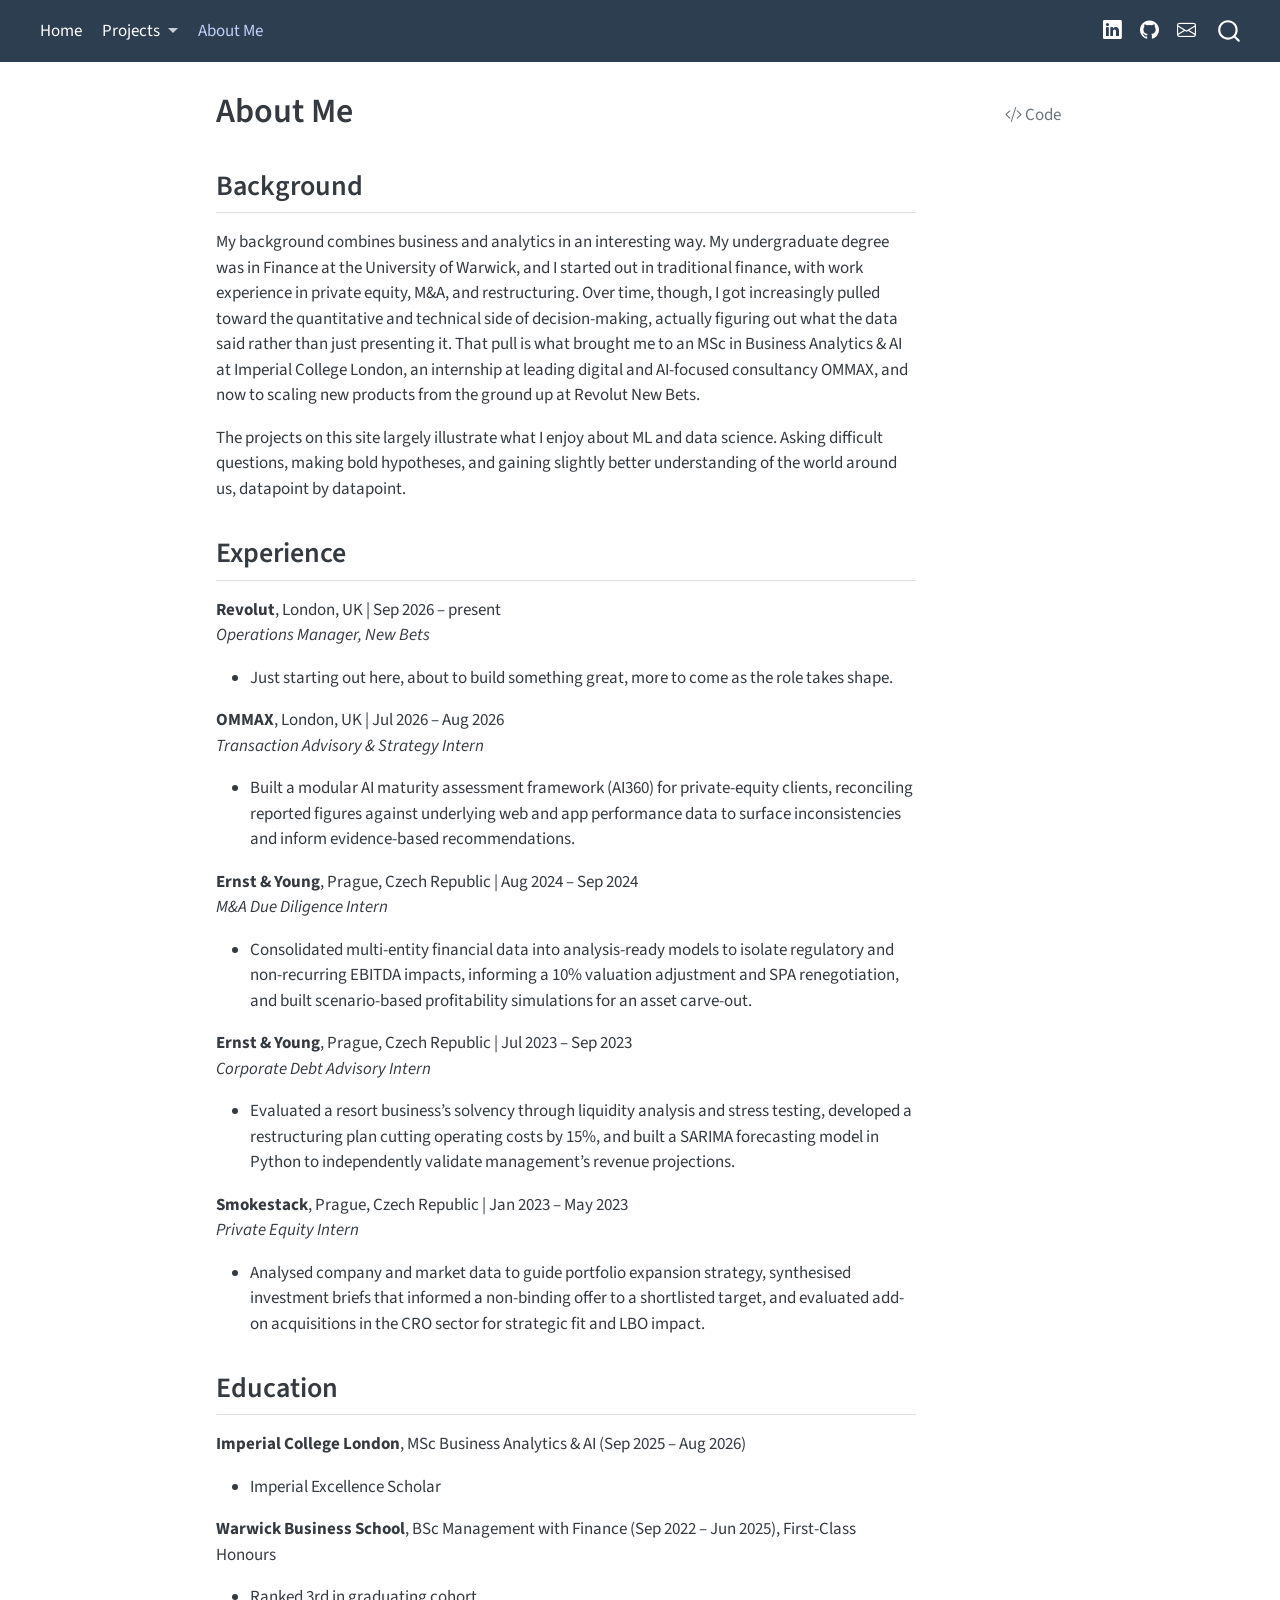
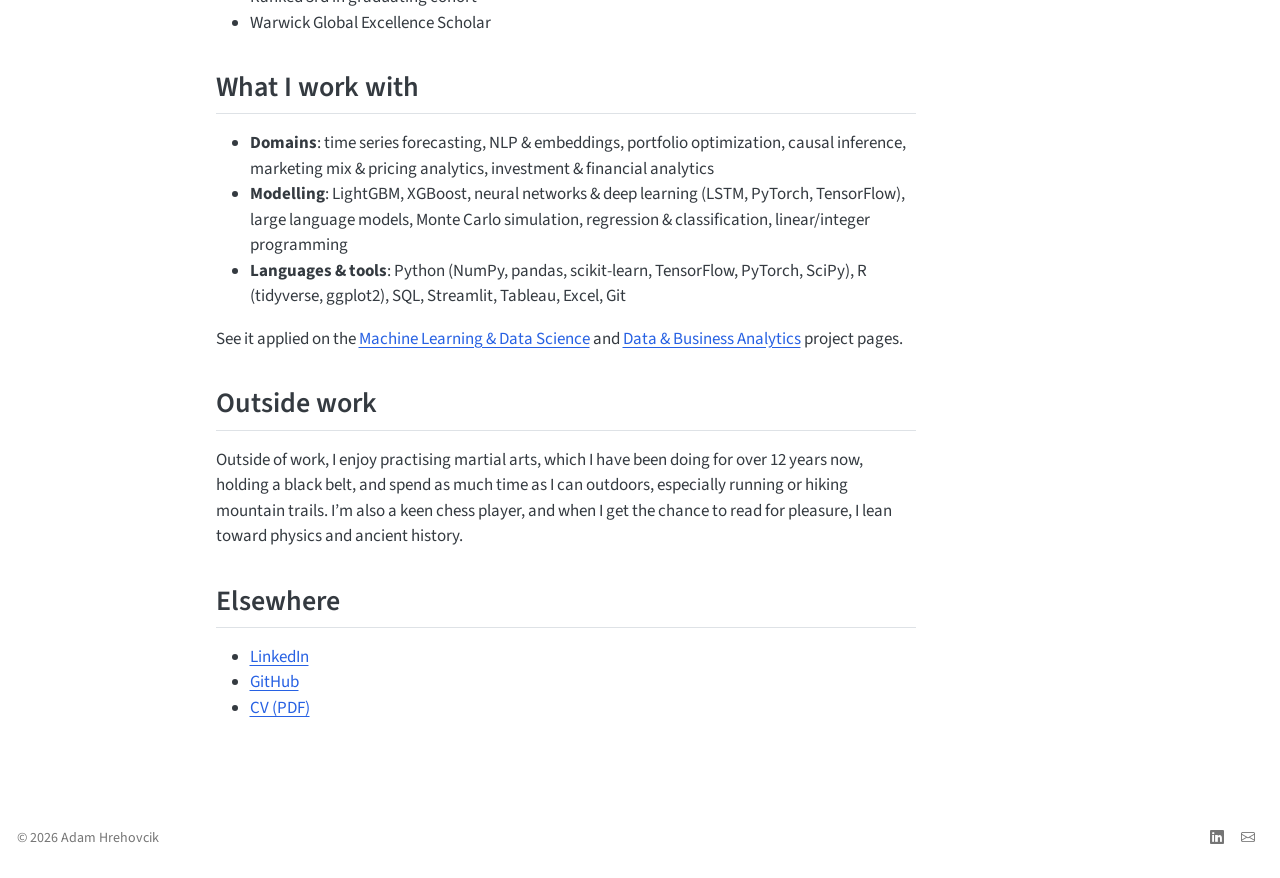
==== commit f873f037: "final touches" ====
--- a/docs/about.html
+++ b/docs/about.html
@@ -7,7 +7,7 @@
 <meta name="viewport" content="width=device-width, initial-scale=1.0, user-scalable=yes">
 
 
-<title>About – Adam Hrehovcik</title>
+<title>About Me – Adam Hrehovcik</title>
 <style>
 /* Default styles provided by pandoc.
 ** See https://pandoc.org/MANUAL.html#variables-for-html for config info.
@@ -80,7 +80,7 @@
 <link href="site_libs/quarto-html/quarto-syntax-highlighting-64a204ab8560d761af7679ceaba22944.css" rel="stylesheet" id="quarto-text-highlighting-styles">
 <script src="site_libs/bootstrap/bootstrap.min.js"></script>
 <link href="site_libs/bootstrap/bootstrap-icons.css" rel="stylesheet">
-<link href="site_libs/bootstrap/bootstrap-b9268bc799fbaeaa4ad04495d18e55d3.min.css" rel="stylesheet" append-hash="true" id="quarto-bootstrap" data-mode="light">
+<link href="site_libs/bootstrap/bootstrap-0a29e989004181ecb0bb1f75400d7e47.min.css" rel="stylesheet" append-hash="true" id="quarto-bootstrap" data-mode="light">
 <script id="quarto-search-options" type="application/json">{
   "location": "navbar",
   "copy-button": false,
@@ -119,11 +119,6 @@
   <header id="quarto-header" class="headroom fixed-top">
     <nav class="navbar navbar-expand-lg " data-bs-theme="dark">
       <div class="navbar-container container-fluid">
-      <div class="navbar-brand-container mx-auto">
-    <a class="navbar-brand" href="./index.html">
-    <span class="navbar-title">Adam Hrehovcik</span>
-    </a>
-  </div>
             <div id="quarto-search" class="" title="Search"></div>
           <button class="navbar-toggler" type="button" data-bs-toggle="collapse" data-bs-target="#navbarCollapse" aria-controls="navbarCollapse" role="menu" aria-expanded="false" aria-label="Toggle navigation" onclick="if (window.quartoToggleHeadroom) { window.quartoToggleHeadroom(); }">
   <span class="navbar-toggler-icon"></span>
@@ -151,7 +146,7 @@
   </li>
   <li class="nav-item">
     <a class="nav-link active" href="./about.html" aria-current="page"> 
-<span class="menu-text">About</span></a>
+<span class="menu-text">About Me</span></a>
   </li>  
 </ul>
             <ul class="navbar-nav navbar-nav-scroll ms-auto">
@@ -161,7 +156,7 @@
 <span class="menu-text"></span></a>
   </li>  
   <li class="nav-item compact">
-    <a class="nav-link" href="https://github.com/YOUR-GITHUB-USERNAME"> <i class="bi bi-github" role="img" aria-label="GitHub">
+    <a class="nav-link" href="https://github.com/AdamHrehovcik"> <i class="bi bi-github" role="img" aria-label="GitHub">
 </i> 
 <span class="menu-text"></span></a>
   </li>  
@@ -187,7 +182,7 @@
 
 <header id="title-block-header" class="quarto-title-block default">
 <div class="quarto-title">
-<div class="quarto-title-block"><div><h1 class="title">About</h1><button type="button" class="btn code-tools-button" id="quarto-code-tools-source"><i class="bi"></i> Code</button></div></div>
+<div class="quarto-title-block"><div><h1 class="title">About Me</h1><button type="button" class="btn code-tools-button" id="quarto-code-tools-source"><i class="bi"></i> Code</button></div></div>
 </div>
 
 
@@ -205,34 +200,65 @@
 
 
 <div class="about-layout">
-<!-- TODO: add a headshot to /images/headshot.jpg and uncomment
-![](images/headshot.jpg){.about-photo}
--->
 <section id="background" class="level2">
 <h2 class="anchored" data-anchor-id="background">Background</h2>
-<!--
-TODO: 2-3 short paragraphs. Suggested shape, not a template to fill word for
-word — write it in your own voice:
-
-1. Who you are + what you're doing now (MSc Business Analytics @ Imperial,
-   joining Revolut Sep 2026 as Graduate Operations Manager, GlobalHire).
-2. What kind of work you gravitate toward (the throughline across your
-   projects — e.g. turning messy data into a decision someone can act on).
-3. One sentence on background: Warwick BSc, EY, Smokestack, Sora Capital —
-   don't just restate the CV, say what you took from it.
--->
+<p>My background combines business and analytics in an interesting way. My undergraduate degree was in Finance at the University of Warwick, and I started out in traditional finance, with work experience in private equity, M&amp;A, and restructuring. Over time, though, I got increasingly pulled toward the quantitative and technical side of decision-making, actually figuring out what the data said rather than just presenting it. That pull is what brought me to an MSc in Business Analytics &amp; AI at Imperial College London, an internship at leading digital and AI-focused consultancy OMMAX, and now to scaling new products from the ground up at Revolut New Bets.</p>
+<p>The projects on this site largely illustrate what I enjoy about ML and data science. Asking difficult questions, making bold hypotheses, and gaining slightly better understanding of the world around us, datapoint by datapoint.</p>
+</section>
+<section id="experience" class="level2">
+<h2 class="anchored" data-anchor-id="experience">Experience</h2>
+<p><strong>Revolut</strong>, London, UK | Sep 2026 – present <br><em>Operations Manager, New Bets</em></p>
+<ul>
+<li>Just starting out here, about to build something great, more to come as the role takes shape.</li>
+</ul>
+<p><strong>OMMAX</strong>, London, UK | Jul 2026 – Aug 2026 <br><em>Transaction Advisory &amp; Strategy Intern</em></p>
+<ul>
+<li>Built a modular AI maturity assessment framework (AI360) for private-equity clients, reconciling reported figures against underlying web and app performance data to surface inconsistencies and inform evidence-based recommendations.</li>
+</ul>
+<p><strong>Ernst &amp; Young</strong>, Prague, Czech Republic | Aug 2024 – Sep 2024 <br><em>M&amp;A Due Diligence Intern</em></p>
+<ul>
+<li>Consolidated multi-entity financial data into analysis-ready models to isolate regulatory and non-recurring EBITDA impacts, informing a 10% valuation adjustment and SPA renegotiation, and built scenario-based profitability simulations for an asset carve-out.</li>
+</ul>
+<p><strong>Ernst &amp; Young</strong>, Prague, Czech Republic | Jul 2023 – Sep 2023 <br><em>Corporate Debt Advisory Intern</em></p>
+<ul>
+<li>Evaluated a resort business’s solvency through liquidity analysis and stress testing, developed a restructuring plan cutting operating costs by 15%, and built a SARIMA forecasting model in Python to independently validate management’s revenue projections.</li>
+</ul>
+<p><strong>Smokestack</strong>, Prague, Czech Republic | Jan 2023 – May 2023 <br><em>Private Equity Intern</em></p>
+<ul>
+<li>Analysed company and market data to guide portfolio expansion strategy, synthesised investment briefs that informed a non-binding offer to a shortlisted target, and evaluated add-on acquisitions in the CRO sector for strategic fit and LBO impact.</li>
+</ul>
 </section>
 <section id="education" class="level2">
 <h2 class="anchored" data-anchor-id="education">Education</h2>
-<p><strong>Imperial College London</strong> — MSc Business Analytics (Sep 2025 – Aug 2026) Imperial Excellence Scholar</p>
-<p><strong>Warwick Business School</strong> — BSc Management with Finance, First-Class Honours Ranked 3rd in graduating cohort</p>
+<p><strong>Imperial College London</strong>, MSc Business Analytics &amp; AI (Sep 2025 – Aug 2026)</p>
+<ul>
+<li>Imperial Excellence Scholar</li>
+</ul>
+<p><strong>Warwick Business School</strong>, BSc Management with Finance (Sep 2022 – Jun 2025), First-Class Honours</p>
+<ul>
+<li>Ranked 3rd in graduating cohort</li>
+<li>Warwick Global Excellence Scholar</li>
+</ul>
+</section>
+<section id="what-i-work-with" class="level2">
+<h2 class="anchored" data-anchor-id="what-i-work-with">What I work with</h2>
+<ul>
+<li><strong>Domains</strong>: time series forecasting, NLP &amp; embeddings, portfolio optimization, causal inference, marketing mix &amp; pricing analytics, investment &amp; financial analytics</li>
+<li><strong>Modelling</strong>: LightGBM, XGBoost, neural networks &amp; deep learning (LSTM, PyTorch, TensorFlow), large language models, Monte Carlo simulation, regression &amp; classification, linear/integer programming</li>
+<li><strong>Languages &amp; tools</strong>: Python (NumPy, pandas, scikit-learn, TensorFlow, PyTorch, SciPy), R (tidyverse, ggplot2), SQL, Streamlit, Tableau, Excel, Git</li>
+</ul>
+<p>See it applied on the <a href="./machine-learning.html">Machine Learning &amp; Data Science</a> and <a href="./business-analytics.html">Data &amp; Business Analytics</a> project pages.</p>
+</section>
+<section id="outside-work" class="level2">
+<h2 class="anchored" data-anchor-id="outside-work">Outside work</h2>
+<p>Outside of work, I enjoy practising martial arts, which I have been doing for over 12 years now, holding a black belt, and spend as much time as I can outdoors, especially running or hiking mountain trails. I’m also a keen chess player, and when I get the chance to read for pleasure, I lean toward physics and ancient history.</p>
 </section>
 <section id="elsewhere" class="level2">
 <h2 class="anchored" data-anchor-id="elsewhere">Elsewhere</h2>
 <ul>
 <li><a href="https://www.linkedin.com/in/adam-hrehovcik/">LinkedIn</a></li>
-<li><a href="https://github.com/YOUR-GITHUB-USERNAME">GitHub</a> <!-- TODO --></li>
-<li><a href="files/Adam_Hrehovcik_CV.pdf">CV (PDF)</a> <!-- TODO: drop your CV PDF into /files --></li>
+<li><a href="https://github.com/AdamHrehovcik">GitHub</a></li>
+<li><a href="files/Adam_Hrehovcik_CV.pdf">CV (PDF)</a></li>
 </ul>
 </section>
 </div>
@@ -694,46 +720,92 @@
   });
   </script><div class="modal fade" id="quarto-embedded-source-code-modal" tabindex="-1" aria-labelledby="quarto-embedded-source-code-modal-label" aria-hidden="true"><div class="modal-dialog modal-dialog-scrollable"><div class="modal-content"><div class="modal-header"><h5 class="modal-title" id="quarto-embedded-source-code-modal-label">Source Code</h5><button class="btn-close" data-bs-dismiss="modal"></button></div><div class="modal-body"><div class="">
 <div class="code-copy-outer-scaffold"><div class="sourceCode" id="cb1" data-shortcodes="false"><pre class="sourceCode markdown code-with-copy"><code class="sourceCode markdown"><span id="cb1-1"><a href="#cb1-1" aria-hidden="true" tabindex="-1"></a><span class="co">---</span></span>
-<span id="cb1-2"><a href="#cb1-2" aria-hidden="true" tabindex="-1"></a><span class="an">title:</span><span class="co"> "About"</span></span>
+<span id="cb1-2"><a href="#cb1-2" aria-hidden="true" tabindex="-1"></a><span class="an">title:</span><span class="co"> "About Me"</span></span>
 <span id="cb1-3"><a href="#cb1-3" aria-hidden="true" tabindex="-1"></a><span class="an">page-layout:</span><span class="co"> article</span></span>
 <span id="cb1-4"><a href="#cb1-4" aria-hidden="true" tabindex="-1"></a><span class="an">toc:</span><span class="co"> false</span></span>
 <span id="cb1-5"><a href="#cb1-5" aria-hidden="true" tabindex="-1"></a><span class="co">---</span></span>
 <span id="cb1-6"><a href="#cb1-6" aria-hidden="true" tabindex="-1"></a></span>
 <span id="cb1-7"><a href="#cb1-7" aria-hidden="true" tabindex="-1"></a>::: {.about-layout}</span>
 <span id="cb1-8"><a href="#cb1-8" aria-hidden="true" tabindex="-1"></a></span>
-<span id="cb1-9"><a href="#cb1-9" aria-hidden="true" tabindex="-1"></a><span class="co">&lt;!-- </span><span class="al">TODO</span><span class="co">: add a headshot to /images/headshot.jpg and uncomment</span></span>
-<span id="cb1-10"><a href="#cb1-10" aria-hidden="true" tabindex="-1"></a><span class="co">![](images/headshot.jpg){.about-photo}</span></span>
-<span id="cb1-11"><a href="#cb1-11" aria-hidden="true" tabindex="-1"></a><span class="co">--&gt;</span></span>
-<span id="cb1-12"><a href="#cb1-12" aria-hidden="true" tabindex="-1"></a></span>
-<span id="cb1-13"><a href="#cb1-13" aria-hidden="true" tabindex="-1"></a><span class="fu">## Background</span></span>
-<span id="cb1-14"><a href="#cb1-14" aria-hidden="true" tabindex="-1"></a></span>
-<span id="cb1-15"><a href="#cb1-15" aria-hidden="true" tabindex="-1"></a><span class="co">&lt;!--</span></span>
-<span id="cb1-16"><a href="#cb1-16" aria-hidden="true" tabindex="-1"></a><span class="al">TODO</span><span class="co">: 2-3 short paragraphs. Suggested shape, not a template to fill word for</span></span>
-<span id="cb1-17"><a href="#cb1-17" aria-hidden="true" tabindex="-1"></a><span class="co">word — write it in your own voice:</span></span>
-<span id="cb1-18"><a href="#cb1-18" aria-hidden="true" tabindex="-1"></a></span>
-<span id="cb1-19"><a href="#cb1-19" aria-hidden="true" tabindex="-1"></a><span class="co">1. Who you are + what you're doing now (MSc Business Analytics @ Imperial,</span></span>
-<span id="cb1-20"><a href="#cb1-20" aria-hidden="true" tabindex="-1"></a><span class="co">   joining Revolut Sep 2026 as Graduate Operations Manager, GlobalHire).</span></span>
-<span id="cb1-21"><a href="#cb1-21" aria-hidden="true" tabindex="-1"></a><span class="co">2. What kind of work you gravitate toward (the throughline across your</span></span>
-<span id="cb1-22"><a href="#cb1-22" aria-hidden="true" tabindex="-1"></a><span class="co">   projects — e.g. turning messy data into a decision someone can act on).</span></span>
-<span id="cb1-23"><a href="#cb1-23" aria-hidden="true" tabindex="-1"></a><span class="co">3. One sentence on background: Warwick BSc, EY, Smokestack, Sora Capital —</span></span>
-<span id="cb1-24"><a href="#cb1-24" aria-hidden="true" tabindex="-1"></a><span class="co">   don't just restate the CV, say what you took from it.</span></span>
-<span id="cb1-25"><a href="#cb1-25" aria-hidden="true" tabindex="-1"></a><span class="co">--&gt;</span></span>
-<span id="cb1-26"><a href="#cb1-26" aria-hidden="true" tabindex="-1"></a></span>
-<span id="cb1-27"><a href="#cb1-27" aria-hidden="true" tabindex="-1"></a><span class="fu">## Education</span></span>
-<span id="cb1-28"><a href="#cb1-28" aria-hidden="true" tabindex="-1"></a></span>
-<span id="cb1-29"><a href="#cb1-29" aria-hidden="true" tabindex="-1"></a>**Imperial College London** — MSc Business Analytics (Sep 2025 – Aug 2026)</span>
-<span id="cb1-30"><a href="#cb1-30" aria-hidden="true" tabindex="-1"></a>Imperial Excellence Scholar</span>
-<span id="cb1-31"><a href="#cb1-31" aria-hidden="true" tabindex="-1"></a></span>
-<span id="cb1-32"><a href="#cb1-32" aria-hidden="true" tabindex="-1"></a>**Warwick Business School** — BSc Management with Finance, First-Class Honours</span>
-<span id="cb1-33"><a href="#cb1-33" aria-hidden="true" tabindex="-1"></a>Ranked 3rd in graduating cohort</span>
-<span id="cb1-34"><a href="#cb1-34" aria-hidden="true" tabindex="-1"></a></span>
-<span id="cb1-35"><a href="#cb1-35" aria-hidden="true" tabindex="-1"></a><span class="fu">## Elsewhere</span></span>
-<span id="cb1-36"><a href="#cb1-36" aria-hidden="true" tabindex="-1"></a></span>
-<span id="cb1-37"><a href="#cb1-37" aria-hidden="true" tabindex="-1"></a><span class="ss">- </span><span class="co">[</span><span class="ot">LinkedIn</span><span class="co">](https://www.linkedin.com/in/adam-hrehovcik/)</span></span>
-<span id="cb1-38"><a href="#cb1-38" aria-hidden="true" tabindex="-1"></a><span class="ss">- </span><span class="co">[</span><span class="ot">GitHub</span><span class="co">](https://github.com/YOUR-GITHUB-USERNAME)</span> <span class="co">&lt;!-- </span><span class="al">TODO</span><span class="co"> --&gt;</span></span>
-<span id="cb1-39"><a href="#cb1-39" aria-hidden="true" tabindex="-1"></a><span class="ss">- </span><span class="co">[</span><span class="ot">CV (PDF)</span><span class="co">](files/Adam_Hrehovcik_CV.pdf)</span> <span class="co">&lt;!-- </span><span class="al">TODO</span><span class="co">: drop your CV PDF into /files --&gt;</span></span>
+<span id="cb1-9"><a href="#cb1-9" aria-hidden="true" tabindex="-1"></a><span class="fu">## Background</span></span>
+<span id="cb1-10"><a href="#cb1-10" aria-hidden="true" tabindex="-1"></a></span>
+<span id="cb1-11"><a href="#cb1-11" aria-hidden="true" tabindex="-1"></a>My background combines business and analytics in an interesting way. My</span>
+<span id="cb1-12"><a href="#cb1-12" aria-hidden="true" tabindex="-1"></a>undergraduate degree was in Finance at the University of Warwick, and I</span>
+<span id="cb1-13"><a href="#cb1-13" aria-hidden="true" tabindex="-1"></a>started out in traditional finance, with work experience in private equity,</span>
+<span id="cb1-14"><a href="#cb1-14" aria-hidden="true" tabindex="-1"></a>M&amp;A, and restructuring. Over time, though, I got increasingly pulled toward</span>
+<span id="cb1-15"><a href="#cb1-15" aria-hidden="true" tabindex="-1"></a>the quantitative and technical side of decision-making, actually figuring</span>
+<span id="cb1-16"><a href="#cb1-16" aria-hidden="true" tabindex="-1"></a>out what the data said rather than just presenting it. That pull is what</span>
+<span id="cb1-17"><a href="#cb1-17" aria-hidden="true" tabindex="-1"></a>brought me to an MSc in Business Analytics &amp; AI at Imperial College London,</span>
+<span id="cb1-18"><a href="#cb1-18" aria-hidden="true" tabindex="-1"></a>an internship at leading digital and AI-focused consultancy OMMAX, and now</span>
+<span id="cb1-19"><a href="#cb1-19" aria-hidden="true" tabindex="-1"></a>to scaling new products from the ground up at Revolut New Bets.</span>
+<span id="cb1-20"><a href="#cb1-20" aria-hidden="true" tabindex="-1"></a></span>
+<span id="cb1-21"><a href="#cb1-21" aria-hidden="true" tabindex="-1"></a>The projects on this site largely illustrate what I enjoy about ML and</span>
+<span id="cb1-22"><a href="#cb1-22" aria-hidden="true" tabindex="-1"></a>data science. Asking difficult questions, making bold hypotheses, and</span>
+<span id="cb1-23"><a href="#cb1-23" aria-hidden="true" tabindex="-1"></a>gaining slightly better understanding of the world around us, datapoint by</span>
+<span id="cb1-24"><a href="#cb1-24" aria-hidden="true" tabindex="-1"></a>datapoint.</span>
+<span id="cb1-25"><a href="#cb1-25" aria-hidden="true" tabindex="-1"></a></span>
+<span id="cb1-26"><a href="#cb1-26" aria-hidden="true" tabindex="-1"></a><span class="fu">## Experience</span></span>
+<span id="cb1-27"><a href="#cb1-27" aria-hidden="true" tabindex="-1"></a></span>
+<span id="cb1-28"><a href="#cb1-28" aria-hidden="true" tabindex="-1"></a>**Revolut**, London, UK | Sep 2026 – present</span>
+<span id="cb1-29"><a href="#cb1-29" aria-hidden="true" tabindex="-1"></a><span class="dt">&lt;</span><span class="kw">br</span><span class="dt">&gt;</span>*Operations Manager, New Bets*</span>
+<span id="cb1-30"><a href="#cb1-30" aria-hidden="true" tabindex="-1"></a></span>
+<span id="cb1-31"><a href="#cb1-31" aria-hidden="true" tabindex="-1"></a><span class="ss">- </span>Just starting out here, about to build something great, more to come as the role takes shape.</span>
+<span id="cb1-32"><a href="#cb1-32" aria-hidden="true" tabindex="-1"></a></span>
+<span id="cb1-33"><a href="#cb1-33" aria-hidden="true" tabindex="-1"></a>**OMMAX**, London, UK | Jul 2026 – Aug 2026</span>
+<span id="cb1-34"><a href="#cb1-34" aria-hidden="true" tabindex="-1"></a><span class="dt">&lt;</span><span class="kw">br</span><span class="dt">&gt;</span>*Transaction Advisory &amp; Strategy Intern*</span>
+<span id="cb1-35"><a href="#cb1-35" aria-hidden="true" tabindex="-1"></a></span>
+<span id="cb1-36"><a href="#cb1-36" aria-hidden="true" tabindex="-1"></a><span class="ss">- </span>Built a modular AI maturity assessment framework (AI360) for private-equity clients, reconciling reported figures against underlying web and app performance data to surface inconsistencies and inform evidence-based recommendations.</span>
+<span id="cb1-37"><a href="#cb1-37" aria-hidden="true" tabindex="-1"></a></span>
+<span id="cb1-38"><a href="#cb1-38" aria-hidden="true" tabindex="-1"></a>**Ernst &amp; Young**, Prague, Czech Republic | Aug 2024 – Sep 2024</span>
+<span id="cb1-39"><a href="#cb1-39" aria-hidden="true" tabindex="-1"></a><span class="dt">&lt;</span><span class="kw">br</span><span class="dt">&gt;</span>*M&amp;A Due Diligence Intern*</span>
 <span id="cb1-40"><a href="#cb1-40" aria-hidden="true" tabindex="-1"></a></span>
-<span id="cb1-41"><a href="#cb1-41" aria-hidden="true" tabindex="-1"></a>:::</span></code></pre></div><button title="Copy to Clipboard" class="code-copy-button" data-in-quarto-modal=""><i class="bi"></i></button></div>
+<span id="cb1-41"><a href="#cb1-41" aria-hidden="true" tabindex="-1"></a><span class="ss">- </span>Consolidated multi-entity financial data into analysis-ready models to isolate regulatory and non-recurring EBITDA impacts, informing a 10% valuation adjustment and SPA renegotiation, and built scenario-based profitability simulations for an asset carve-out.</span>
+<span id="cb1-42"><a href="#cb1-42" aria-hidden="true" tabindex="-1"></a></span>
+<span id="cb1-43"><a href="#cb1-43" aria-hidden="true" tabindex="-1"></a>**Ernst &amp; Young**, Prague, Czech Republic | Jul 2023 – Sep 2023</span>
+<span id="cb1-44"><a href="#cb1-44" aria-hidden="true" tabindex="-1"></a><span class="dt">&lt;</span><span class="kw">br</span><span class="dt">&gt;</span>*Corporate Debt Advisory Intern*</span>
+<span id="cb1-45"><a href="#cb1-45" aria-hidden="true" tabindex="-1"></a></span>
+<span id="cb1-46"><a href="#cb1-46" aria-hidden="true" tabindex="-1"></a><span class="ss">- </span>Evaluated a resort business's solvency through liquidity analysis and stress testing, developed a restructuring plan cutting operating costs by 15%, and built a SARIMA forecasting model in Python to independently validate management's revenue projections.</span>
+<span id="cb1-47"><a href="#cb1-47" aria-hidden="true" tabindex="-1"></a></span>
+<span id="cb1-48"><a href="#cb1-48" aria-hidden="true" tabindex="-1"></a>**Smokestack**, Prague, Czech Republic | Jan 2023 – May 2023</span>
+<span id="cb1-49"><a href="#cb1-49" aria-hidden="true" tabindex="-1"></a><span class="dt">&lt;</span><span class="kw">br</span><span class="dt">&gt;</span>*Private Equity Intern*</span>
+<span id="cb1-50"><a href="#cb1-50" aria-hidden="true" tabindex="-1"></a></span>
+<span id="cb1-51"><a href="#cb1-51" aria-hidden="true" tabindex="-1"></a><span class="ss">- </span>Analysed company and market data to guide portfolio expansion strategy, synthesised investment briefs that informed a non-binding offer to a shortlisted target, and evaluated add-on acquisitions in the CRO sector for strategic fit and LBO impact.</span>
+<span id="cb1-52"><a href="#cb1-52" aria-hidden="true" tabindex="-1"></a></span>
+<span id="cb1-53"><a href="#cb1-53" aria-hidden="true" tabindex="-1"></a><span class="fu">## Education</span></span>
+<span id="cb1-54"><a href="#cb1-54" aria-hidden="true" tabindex="-1"></a></span>
+<span id="cb1-55"><a href="#cb1-55" aria-hidden="true" tabindex="-1"></a>**Imperial College London**, MSc Business Analytics &amp; AI (Sep 2025 – Aug 2026)</span>
+<span id="cb1-56"><a href="#cb1-56" aria-hidden="true" tabindex="-1"></a></span>
+<span id="cb1-57"><a href="#cb1-57" aria-hidden="true" tabindex="-1"></a><span class="ss">- </span>Imperial Excellence Scholar</span>
+<span id="cb1-58"><a href="#cb1-58" aria-hidden="true" tabindex="-1"></a></span>
+<span id="cb1-59"><a href="#cb1-59" aria-hidden="true" tabindex="-1"></a>**Warwick Business School**, BSc Management with Finance (Sep 2022 – Jun 2025), First-Class Honours</span>
+<span id="cb1-60"><a href="#cb1-60" aria-hidden="true" tabindex="-1"></a></span>
+<span id="cb1-61"><a href="#cb1-61" aria-hidden="true" tabindex="-1"></a><span class="ss">- </span>Ranked 3rd in graduating cohort</span>
+<span id="cb1-62"><a href="#cb1-62" aria-hidden="true" tabindex="-1"></a><span class="ss">- </span>Warwick Global Excellence Scholar</span>
+<span id="cb1-63"><a href="#cb1-63" aria-hidden="true" tabindex="-1"></a></span>
+<span id="cb1-64"><a href="#cb1-64" aria-hidden="true" tabindex="-1"></a><span class="fu">## What I work with</span></span>
+<span id="cb1-65"><a href="#cb1-65" aria-hidden="true" tabindex="-1"></a></span>
+<span id="cb1-66"><a href="#cb1-66" aria-hidden="true" tabindex="-1"></a><span class="ss">- </span>**Domains**: time series forecasting, NLP &amp; embeddings, portfolio optimization, causal inference, marketing mix &amp; pricing analytics, investment &amp; financial analytics</span>
+<span id="cb1-67"><a href="#cb1-67" aria-hidden="true" tabindex="-1"></a><span class="ss">- </span>**Modelling**: LightGBM, XGBoost, neural networks &amp; deep learning (LSTM, PyTorch, TensorFlow), large language models, Monte Carlo simulation, regression &amp; classification, linear/integer programming</span>
+<span id="cb1-68"><a href="#cb1-68" aria-hidden="true" tabindex="-1"></a><span class="ss">- </span>**Languages &amp; tools**: Python (NumPy, pandas, scikit-learn, TensorFlow, PyTorch, SciPy), R (tidyverse, ggplot2), SQL, Streamlit, Tableau, Excel, Git</span>
+<span id="cb1-69"><a href="#cb1-69" aria-hidden="true" tabindex="-1"></a></span>
+<span id="cb1-70"><a href="#cb1-70" aria-hidden="true" tabindex="-1"></a>See it applied on the <span class="co">[</span><span class="ot">Machine Learning &amp; Data Science</span><span class="co">](machine-learning.qmd)</span></span>
+<span id="cb1-71"><a href="#cb1-71" aria-hidden="true" tabindex="-1"></a>and <span class="co">[</span><span class="ot">Data &amp; Business Analytics</span><span class="co">](business-analytics.qmd)</span> project pages.</span>
+<span id="cb1-72"><a href="#cb1-72" aria-hidden="true" tabindex="-1"></a></span>
+<span id="cb1-73"><a href="#cb1-73" aria-hidden="true" tabindex="-1"></a><span class="fu">## Outside work</span></span>
+<span id="cb1-74"><a href="#cb1-74" aria-hidden="true" tabindex="-1"></a></span>
+<span id="cb1-75"><a href="#cb1-75" aria-hidden="true" tabindex="-1"></a>Outside of work, I enjoy practising martial arts, which I have been doing</span>
+<span id="cb1-76"><a href="#cb1-76" aria-hidden="true" tabindex="-1"></a>for over 12 years now, holding a black belt, and spend as much time as I</span>
+<span id="cb1-77"><a href="#cb1-77" aria-hidden="true" tabindex="-1"></a>can outdoors, especially running or hiking mountain trails. I'm also a</span>
+<span id="cb1-78"><a href="#cb1-78" aria-hidden="true" tabindex="-1"></a>keen chess player, and when I get the chance to read for pleasure, I lean</span>
+<span id="cb1-79"><a href="#cb1-79" aria-hidden="true" tabindex="-1"></a>toward physics and ancient history.</span>
+<span id="cb1-80"><a href="#cb1-80" aria-hidden="true" tabindex="-1"></a></span>
+<span id="cb1-81"><a href="#cb1-81" aria-hidden="true" tabindex="-1"></a><span class="fu">## Elsewhere</span></span>
+<span id="cb1-82"><a href="#cb1-82" aria-hidden="true" tabindex="-1"></a></span>
+<span id="cb1-83"><a href="#cb1-83" aria-hidden="true" tabindex="-1"></a><span class="ss">- </span><span class="co">[</span><span class="ot">LinkedIn</span><span class="co">](https://www.linkedin.com/in/adam-hrehovcik/)</span></span>
+<span id="cb1-84"><a href="#cb1-84" aria-hidden="true" tabindex="-1"></a><span class="ss">- </span><span class="co">[</span><span class="ot">GitHub</span><span class="co">](https://github.com/AdamHrehovcik)</span></span>
+<span id="cb1-85"><a href="#cb1-85" aria-hidden="true" tabindex="-1"></a><span class="ss">- </span><span class="co">[</span><span class="ot">CV (PDF)</span><span class="co">](files/Adam_Hrehovcik_CV.pdf)</span></span>
+<span id="cb1-86"><a href="#cb1-86" aria-hidden="true" tabindex="-1"></a></span>
+<span id="cb1-87"><a href="#cb1-87" aria-hidden="true" tabindex="-1"></a>:::</span></code></pre></div><button title="Copy to Clipboard" class="code-copy-button" data-in-quarto-modal=""><i class="bi"></i></button></div>
 </div></div></div></div></div>
 </div> <!-- /content -->
 <footer class="footer">
--- a/docs/styles.css
+++ b/docs/styles.css
@@ -1,17 +1,86 @@
 /* Minimal custom styling on top of the Cosmo theme.
    Delete anything you don't want — this is intentionally light-touch. */
 
+/* index.qmd sets title: "" -- Quarto still renders a title-block header
+   above the content either way. IMPORTANT: the homepage's name is a styled
+   <div class="hero-name">, not a markdown "# heading" -- Quarto promotes the
+   document's first H1 into this title-block when title is empty, which
+   silently hoists it above (and outside) .hero entirely. Keep it a div. This
+   rule is a safety net for whenever the title-block does end up empty;
+   :empty only matches when there's no title text, so it's automatically
+   scoped to pages like this one and doesn't touch titled pages elsewhere. */
+h1.title:empty {
+  display: none;
+}
+
+#title-block-header:has(h1.title:empty) {
+  margin: 0;
+  padding: 0;
+}
+
 .hero {
-  padding: 3rem 0 2rem 0;
-}
-
-.hero h1 {
+  padding: 0.6rem 0 0.1rem 0;
+  margin-top: 0.6rem;
+}
+
+.hero-flex {
+  display: flex;
+  align-items: flex-start;
+  justify-content: space-between;
+  gap: 2rem;
+  flex-wrap: wrap;
+}
+
+.hero-text {
+  flex: 1 1 420px;
+}
+
+.hero-photo {
+  flex-shrink: 0;
+  width: 140px;
+  height: 140px;
+  border-radius: 50%;
+  background-color: #eef1f4;
+  border: 3px solid #fff;
+  box-shadow: 0 2px 10px rgba(15, 23, 42, 0.12);
+  display: flex;
+  align-items: center;
+  justify-content: center;
+  overflow: hidden;
+}
+
+.hero-photo img {
+  width: 100%;
+  height: 100%;
+  object-fit: cover;
+}
+
+.hero-photo span {
+  font-size: 1.8rem;
+  font-weight: 600;
+  color: #9aa5b5;
+  letter-spacing: 0.02em;
+}
+
+.hero-name {
   font-size: 2.4rem;
-  margin-bottom: 0.25rem;
+  font-weight: 700;
+  line-height: 1.2;
+  margin-bottom: 0.15rem;
+  color: #1c2733;
+}
+
+.hero h3 {
+  margin-top: 0;
+  margin-bottom: 0.6rem;
+}
+
+.hero p {
+  margin-bottom: 0.6rem;
 }
 
 .hero-buttons {
-  margin-top: 1.5rem;
+  margin-top: 0.9rem;
   display: flex;
   gap: 0.75rem;
   flex-wrap: wrap;
@@ -37,13 +106,145 @@
   max-width: 700px;
 }
 
-.about-photo {
-  width: 160px;
-  border-radius: 50%;
-  margin-bottom: 1rem;
-}
-
-/* Project listing cards */
-.quarto-grid-item .card-title {
+/* Homepage "about me" teaser box -- kept compact on purpose so the hero +
+   this box fit in one viewport without scrolling on a typical laptop screen. */
+.about-box {
+  max-width: 700px;
+  margin: 0.8rem 0 0.8rem 0;
+  padding: 1rem 1.5rem;
+  background-color: #f7f8fa;
+  border-left: 3px solid #2c3e50;
+  border-radius: 6px;
+}
+
+.about-box h2 {
+  margin-top: 0;
+  margin-bottom: 0.5rem;
+  font-size: 1.1rem;
+}
+
+.about-box p {
+  color: #414b5a;
+  line-height: 1.5;
+  margin-bottom: 0.3rem;
+  font-size: 0.95rem;
+}
+
+.about-box p:last-of-type {
+  margin-bottom: 0;
+  font-weight: 500;
+  font-size: 1rem;
+}
+
+/* ============================================================
+   Project cards (machine-learning.qmd / business-analytics.qmd grids)
+   ============================================================ */
+
+.quarto-grid-link {
+  text-decoration: none !important;
+  color: inherit;
+}
+
+.quarto-grid-item.card {
+  height: 100%;
+  border: none;
+  border-radius: 12px;
+  overflow: hidden;
+  background-color: #fff;
+  box-shadow: 0 1px 3px rgba(15, 23, 42, 0.08), 0 1px 2px rgba(15, 23, 42, 0.05);
+  transition: transform 0.18s ease, box-shadow 0.18s ease;
+}
+
+.quarto-grid-link:hover .quarto-grid-item.card {
+  transform: translateY(-4px);
+  box-shadow: 0 16px 28px rgba(15, 23, 42, 0.12), 0 4px 10px rgba(15, 23, 42, 0.06);
+}
+
+/* Thumbnails are repurposed full-size chart exports with wildly different
+   aspect ratios -- object-fit keeps every card the same shape without
+   stretching/squashing whichever image happens to be wide, tall, or square. */
+.quarto-grid-item .card-img-top {
+  margin: 0;
+  overflow: hidden;
+  background-color: #eef1f4;
+}
+
+.quarto-grid-item .thumbnail-image.card-img {
+  height: 190px !important;
+  width: 100%;
+  object-fit: cover;
+  object-position: center top;
+  transition: transform 0.3s ease;
+}
+
+.quarto-grid-link:hover .thumbnail-image.card-img {
+  transform: scale(1.045);
+}
+
+.quarto-grid-item .card-body.post-contents {
+  display: flex;
+  flex-direction: column;
+  padding: 1.15rem 1.25rem 1rem;
+}
+
+.quarto-grid-item .card-title.listing-title {
+  order: 1;
+  font-size: 1.05rem;
+  font-weight: 700;
+  line-height: 1.35;
+  margin-bottom: 0.5rem;
+  color: #1c2733;
+}
+
+.quarto-grid-item .listing-description {
+  order: 2;
+  font-size: 0.9rem;
+  line-height: 1.5;
+  color: #566072;
+  margin-bottom: 0.85rem;
+  /* Clamp to 3 lines so cards with long vs. short descriptions still align */
+  display: -webkit-box;
+  -webkit-line-clamp: 3;
+  -webkit-box-orient: vertical;
+  overflow: hidden;
+}
+
+.quarto-grid-item .listing-categories {
+  order: 3;
+  display: flex;
+  flex-wrap: wrap;
+  gap: 0.32rem;
+  margin-bottom: 0.7rem;
+}
+
+/* Some projects carry 7-8 tags -- past the 4th, they're long-tail domain
+   detail rather than the structural Format/Code/Context tags every project
+   leads with, so hiding them here keeps the card scannable without losing
+   them from the actual filter chips on the listing page itself. */
+.quarto-grid-item .listing-category:nth-child(n + 5) {
+  display: none;
+}
+
+.quarto-grid-item .listing-category {
+  font-size: 0.68rem;
   font-weight: 600;
-}
+  text-transform: uppercase;
+  letter-spacing: 0.03em;
+  padding: 0.22rem 0.6rem;
+  border-radius: 999px;
+  background-color: #eef2f6;
+  color: #47536b;
+}
+
+.quarto-grid-item .listing-category:hover {
+  background-color: #e0e7ee;
+}
+
+.quarto-grid-item .card-attribution {
+  order: 4;
+  margin-top: auto;
+  padding-top: 0.6rem;
+  border-top: 1px solid #eef1f4;
+  font-size: 0.78rem;
+  color: #8a94a3;
+}
